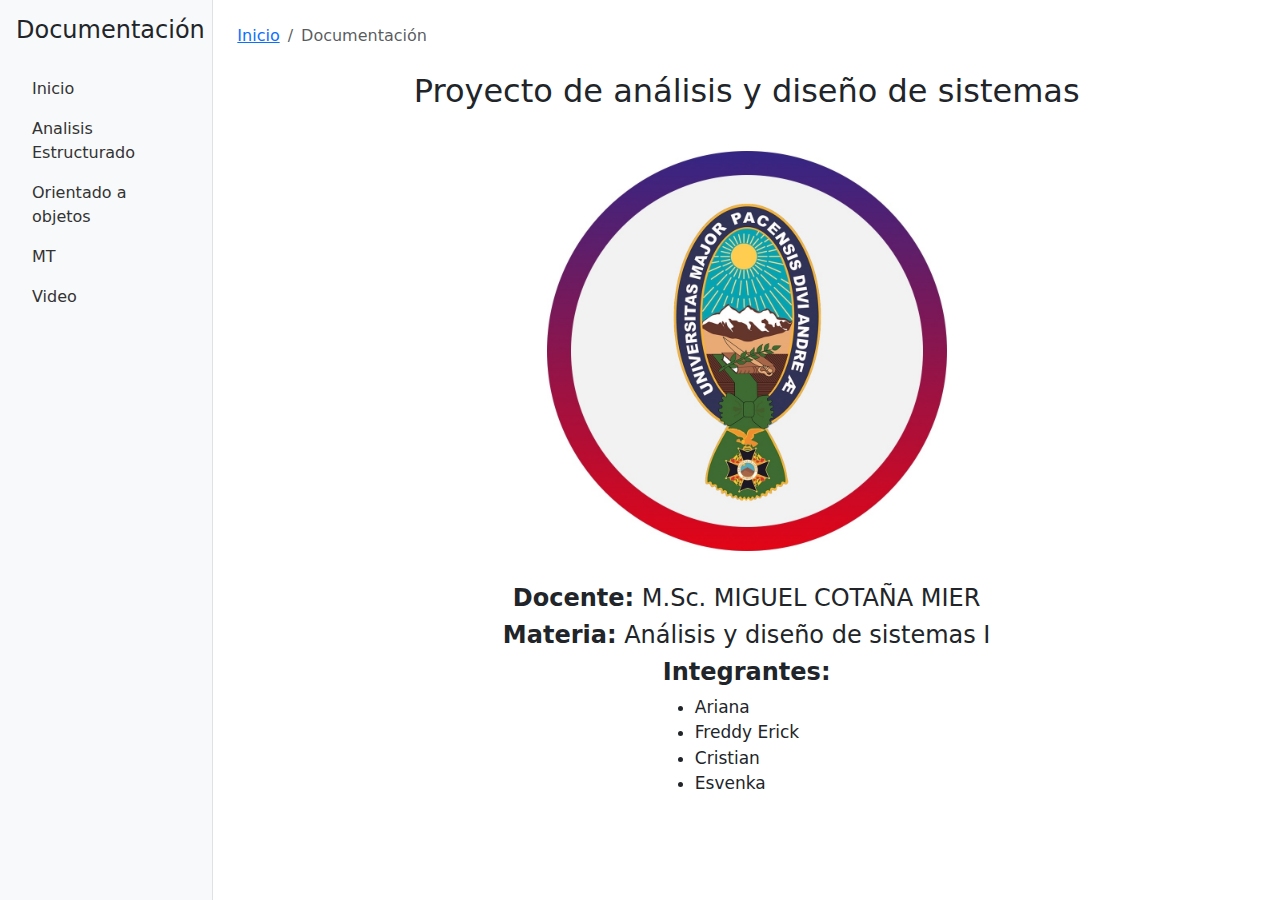
==== index.html @ 6293d346 "some changes" ====
<!doctype html>
<html lang="en">
  <head>
    <meta charset="UTF-8" />
    <meta name="viewport" content="width=device-width, initial-scale=1.0" />
    <title>Proyecto análisis y diseño de sistemas</title>
    <link
      href="https://cdn.jsdelivr.net/npm/bootstrap@5.3.2/dist/css/bootstrap.min.css"
      rel="stylesheet"
    />
    <link rel="stylesheet" href="./styles/main.css" />
  </head>
  <body>
    <button class="btn toggle-sidebar-btn" onclick="toggleSidebar()">☰</button>

    <div class="container-fluid">
      <div class="row">
        <!-- Sidebar -->
        <div class="col-md-3 col-lg-2 sidebar bg-light p-3">
          <div class="text-center mb-4">
            <h4>Documentación</h4>
          </div>
          <nav class="nav flex-column responsive-menu">
            <a class="nav-link active" href="./index.html">Inicio</a>
            <a class="nav-link" href="./pages/analisis-estructurado.html">Analisis Estructurado</a>
            <a class="nav-link" href="./pages/orientado-objetos.html">Orientado a objetos</a>
            <a class="nav-link" href="./pages/MT.html">MT</a>
            <a class="nav-link" href="./pages/video.html">Video</a>
          </nav>
        </div>

        <!-- Main Content -->
        <div class="col-md-9 col-lg-10 p-4 main-content">
          <header class="mb-4">
            <nav aria-label="breadcrumb">
              <ol class="breadcrumb">
                <li class="breadcrumb-item"><a href="#">Inicio</a></li>
                <li class="breadcrumb-item active" aria-current="page">
                  Documentación
                </li>
              </ol>
            </nav>
          </header>

          <!-- Centered Content -->
          <div class="d-flex flex-column align-items-center">
            <center>
              <!-- <strong><h1>UMSA</h1></strong> -->
              <h2>Proyecto de análisis y diseño de sistemas</h2>
            </center>
            <hr />
            <div class="d-flex justify-content-center">
              <img
                src="./assets/umsa-logo.jpg"
                class="umsa-logo"
                alt="umsa-logo"
                width="400"
                class="img-fluid"
              />
            </div>

            <hr />

            <div>
              <h4 class="text-center"><strong>Docente:</strong> M.Sc. MIGUEL COTAÑA MIER</h4>
            </div>
            <div>
              <h4 class="text-center"><strong>Materia:</strong> Análisis y diseño de sistemas I</h4>
            </div>

          <div class="">
            <div>
                <h4 class="text-center"><strong>Integrantes:</strong></h4>
              <ul>
                <li class="integrantes-list">Ariana</li>
                <li class="integrantes-list">Freddy Erick</li>
                <li class="integrantes-list">Cristian</li>
                <li class="integrantes-list">Esvenka</li>
              </ul>
            </div>
          </div>


        </div>
      </div>
    </div>

    <script src="https://cdn.jsdelivr.net/npm/bootstrap@5.3.2/dist/js/bootstrap.bundle.min.js"></script>
    <script src="./script/toggleSidebar.js"></script>
  </body>
</html>
---- styles/main.css ----
.sidebar {
  min-height: 100vh;
  border-right: 1px solid #dee2e6;
}
.nav-link {
  color: #333;
}
.nav-link:hover {
  background-color: #f8f9fa;
}

.integrantes-list {
  font-size: 17px;
}

@media (max-width: 767.98px) {
  .sidebar {
    display: none;
  }
  .main-content {
    margin-top: 40px;
    padding-top: 60px;
  }
}
.toggle-sidebar-btn {
  background: #e3dada;
  display: none;
}
@media (max-width: 767.98px) {
  .toggle-sidebar-btn {
    background: #e3dada;
    display: block;
    position: fixed;
    top: 10px;
    left: 10px;
    z-index: 1050;
  }
  .responsive-menu {
    display: flex;
    justify-content: center;
    align-items: center;
    position: fixed;
    z-index: 2000;
    width: 90%;
  }
  .umsa-logo {
    width: 300px;
  }
}
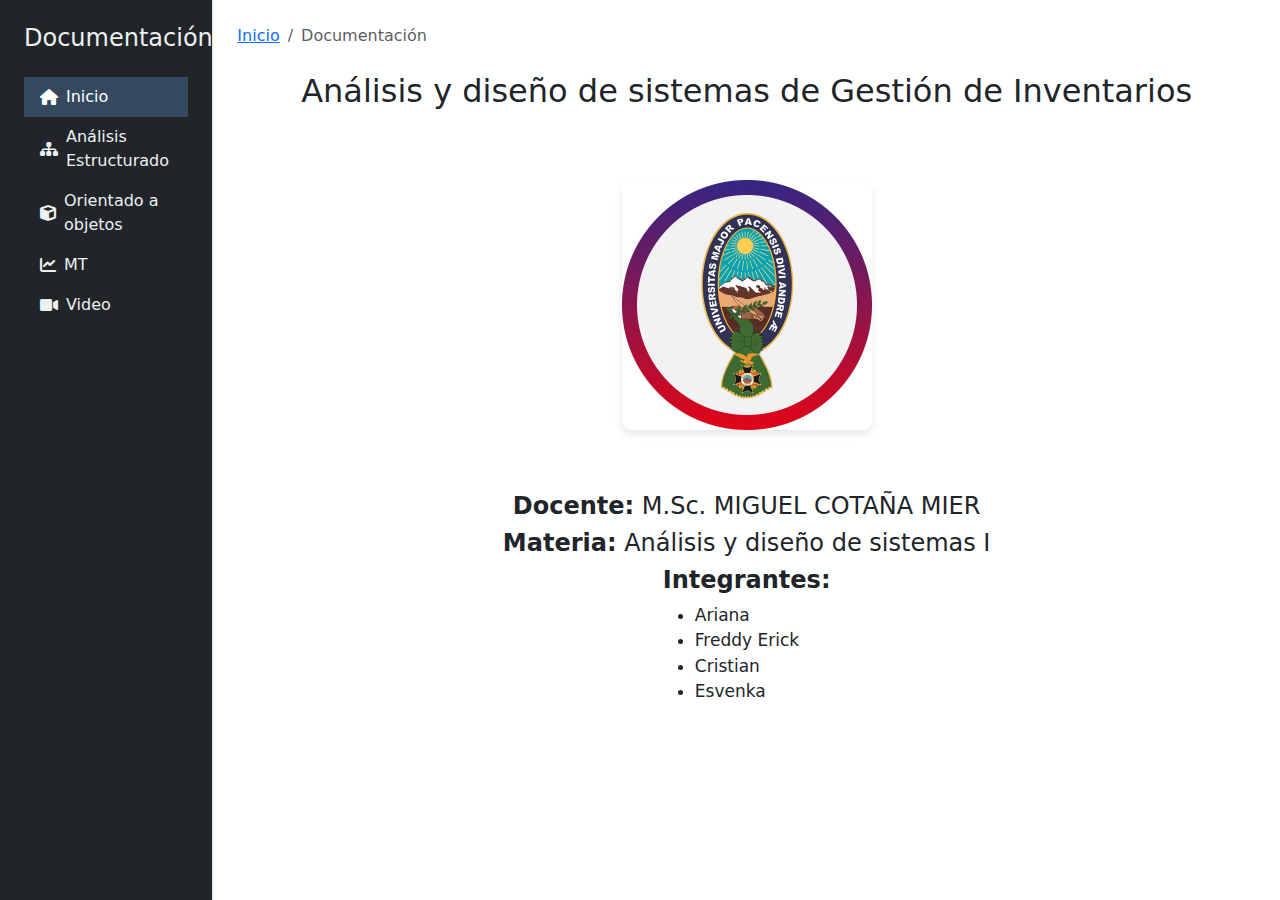
==== commit f0f75f05: "onclick event debugging again" ====
--- a/index.html
+++ b/index.html
@@ -5,29 +5,61 @@
     <meta name="viewport" content="width=device-width, initial-scale=1.0" />
     <title>Proyecto análisis y diseño de sistemas</title>
     <link
-      href="https://cdn.jsdelivr.net/npm/bootstrap@5.3.2/dist/css/bootstrap.min.css"
+      href="https://cdn.jsdelivr.net/npm/bootstrap@5.3.0/dist/css/bootstrap.min.css"
       rel="stylesheet"
+    />
+    <link
+      rel="stylesheet"
+      href="https://cdnjs.cloudflare.com/ajax/libs/font-awesome/6.0.0-beta3/css/all.min.css"
     />
     <link rel="stylesheet" href="./styles/main.css" />
   </head>
   <body>
-    <button class="btn toggle-sidebar-btn" onclick="toggleSidebar()">☰</button>
 
     <div class="container-fluid">
+    <button class="btn toggle-sidebar-btn" onclick="scrollToTop();toggleSidebar()">☰</button>
       <div class="row">
         <!-- Sidebar -->
-        <div class="col-md-3 col-lg-2 sidebar bg-light p-3">
-          <div class="text-center mb-4">
-            <h4>Documentación</h4>
-          </div>
-          <nav class="nav flex-column responsive-menu">
-            <a class="nav-link active" href="./index.html">Inicio</a>
-            <a class="nav-link" href="./pages/analisis-estructurado.html">Analisis Estructurado</a>
-            <a class="nav-link" href="./pages/orientado-objetos.html">Orientado a objetos</a>
-            <a class="nav-link" href="./pages/MT.html">MT</a>
-            <a class="nav-link" href="./pages/video.html">Video</a>
+        <nav
+          class="col-md-3 col-lg-2 d-md-block sidebar collapse bg-dark p-4"
+          id="sidebarMenu"
+        >
+          <h4 class="text-center mb-4">Documentación</h4>
+          <nav class="nav flex-column">
+            <a
+              href="./index.html"
+              class="nav-link active d-flex align-items-center"
+            >
+              <i class="fas fa-home me-2"></i>Inicio
+            </a>
+            <a
+              href="./pages/analisis-estructurado.html"
+              class="nav-link d-flex align-items-center"
+            >
+              <i class="fas fa-sitemap me-2"></i>Análisis Estructurado
+            </a>
+            <a
+              href="./pages/orientado-objetos.html"
+              class="nav-link d-flex align-items-center"
+            >
+              <i class="fas fa-cube me-2"></i>Orientado a objetos
+            </a>
+            <a
+              href="./pages/MT.html"
+              class="nav-link d-flex align-items-center"
+            >
+              <i class="fas fa-chart-line me-2"></i>MT
+            </a>
+            <a
+              href="./pages/video.html"
+              class="nav-link d-flex align-items-center"
+            >
+              <i class="fas fa-video me-2"></i>Video
+            </a>
           </nav>
-        </div>
+        </nav>
+
+
 
         <!-- Main Content -->
         <div class="col-md-9 col-lg-10 p-4 main-content">
@@ -46,7 +78,8 @@
           <div class="d-flex flex-column align-items-center">
             <center>
               <!-- <strong><h1>UMSA</h1></strong> -->
-              <h2>Proyecto de análisis y diseño de sistemas</h2>
+              <!-- <h2>Proyecto de  de sistemas</h2> -->
+              <h2>Análisis y diseño de sistemas de Gestión de Inventarios</h2>
             </center>
             <hr />
             <div class="d-flex justify-content-center">
@@ -72,7 +105,7 @@
             <div>
                 <h4 class="text-center"><strong>Integrantes:</strong></h4>
               <ul>
-                <li class="integrantes-list">Ariana</li>
+                  <li class="integrantes-list">Ariana</li>
                 <li class="integrantes-list">Freddy Erick</li>
                 <li class="integrantes-list">Cristian</li>
                 <li class="integrantes-list">Esvenka</li>
@@ -87,5 +120,6 @@
 
     <script src="https://cdn.jsdelivr.net/npm/bootstrap@5.3.2/dist/js/bootstrap.bundle.min.js"></script>
     <script src="./script/toggleSidebar.js"></script>
+    <script src="./script/scrollToTop.js"></script>
   </body>
 </html>
--- a/styles/main.css
+++ b/styles/main.css
@@ -35,7 +35,19 @@
     left: 10px;
     z-index: 1050;
   }
+  .responsive-title {
+    padding-top: 20px;
+    background: white;
+    display: flex;
+    justify-content: center;
+    align-items: center;
+    position: fixed;
+    z-index: 2000;
+    width: 90%;
+  }
   .responsive-menu {
+    padding-top: 20px;
+    background: white;
     display: flex;
     justify-content: center;
     align-items: center;
@@ -47,3 +59,35 @@
     width: 300px;
   }
 }
+/* --- */
+.sidebar {
+  background-color: #2c3e50;
+  min-height: 100vh;
+}
+.sidebar h4 {
+  color: #ecf0f1;
+}
+.sidebar a {
+  color: #ecf0f1;
+  transition: background-color 0.3s;
+}
+.sidebar a:hover,
+.sidebar a.active {
+  background-color: #34495e !important;
+  color: white;
+}
+.umsa-logo {
+  max-width: 250px;
+  border-radius: 10px;
+  box-shadow: 0 4px 8px rgba(0, 0, 0, 0.1);
+}
+.info-section {
+  background-color: #ecf0f1;
+  border-radius: 10px;
+  padding: 20px;
+}
+hr {
+  border: none;
+  border-top: 2px solid #ecf0f1;
+  margin: 30px 0;
+}
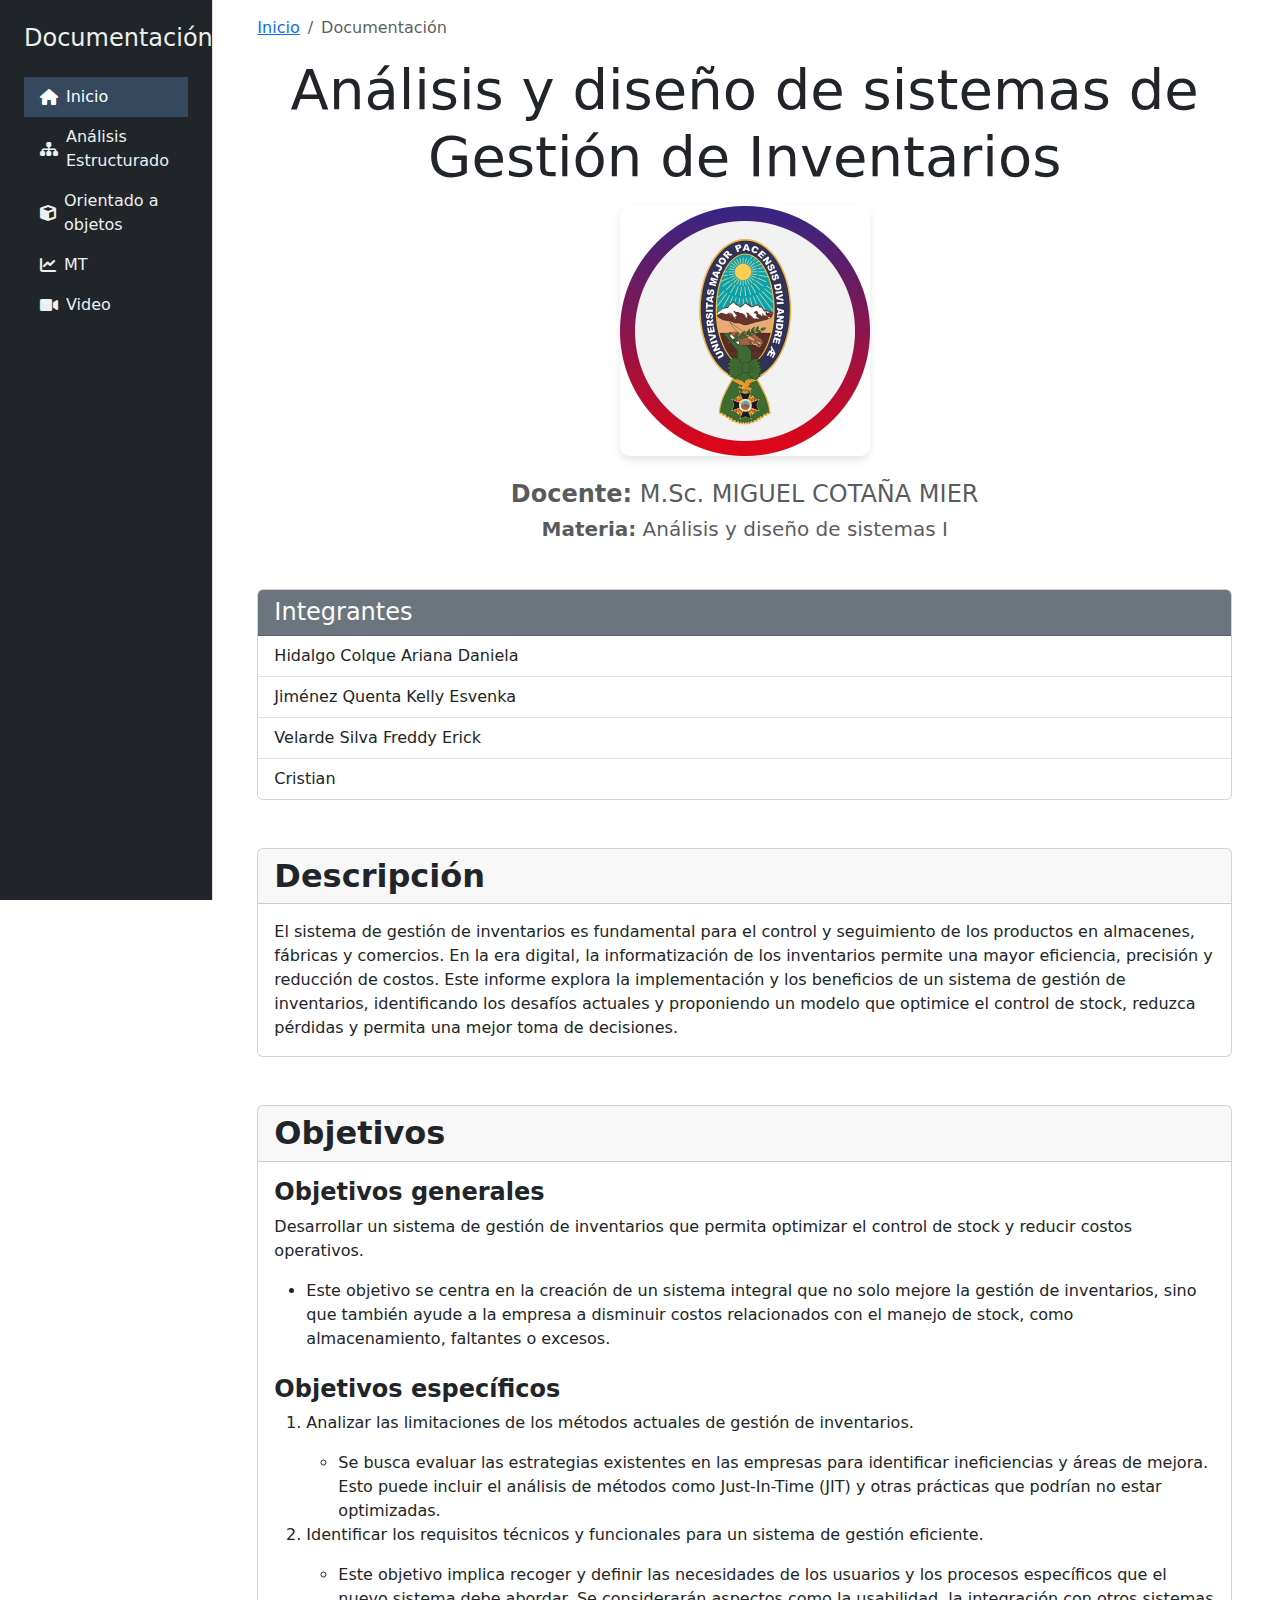
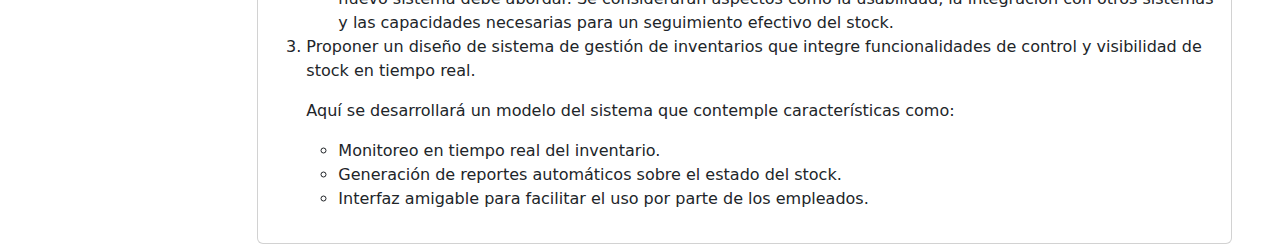
==== commit 387fe5e4: "chagnes" ====
--- a/index.html
+++ b/index.html
@@ -15,9 +15,13 @@
     <link rel="stylesheet" href="./styles/main.css" />
   </head>
   <body>
-
     <div class="container-fluid">
-    <button class="btn toggle-sidebar-btn" onclick="scrollToTop();toggleSidebar()">☰</button>
+      <button
+        class="btn toggle-sidebar-btn"
+        onclick="scrollToTop();toggleSidebar()"
+      >
+        ☰
+      </button>
       <div class="row">
         <!-- Sidebar -->
         <nav
@@ -59,61 +63,157 @@
           </nav>
         </nav>
 
-
-
         <!-- Main Content -->
-        <div class="col-md-9 col-lg-10 p-4 main-content">
-          <header class="mb-4">
-            <nav aria-label="breadcrumb">
-              <ol class="breadcrumb">
-                <li class="breadcrumb-item"><a href="#">Inicio</a></li>
-                <li class="breadcrumb-item active" aria-current="page">
-                  Documentación
-                </li>
-              </ol>
-            </nav>
-          </header>
-
-          <!-- Centered Content -->
-          <div class="d-flex flex-column align-items-center">
-            <center>
-              <!-- <strong><h1>UMSA</h1></strong> -->
-              <!-- <h2>Proyecto de  de sistemas</h2> -->
-              <h2>Análisis y diseño de sistemas de Gestión de Inventarios</h2>
-            </center>
-            <hr />
-            <div class="d-flex justify-content-center">
-              <img
-                src="./assets/umsa-logo.jpg"
-                class="umsa-logo"
-                alt="umsa-logo"
-                width="400"
-                class="img-fluid"
-              />
+        <div class="">
+          <!-- <header class="mb-4"> -->
+          <!--   <nav aria-label="breadcrumb"> -->
+          <!--     <ol class="breadcrumb"> -->
+          <!--       <li class="breadcrumb-item"><a href="#">Inicio</a></li> -->
+          <!--       <li class="breadcrumb-item active" aria-current="page"> -->
+          <!--         Documentación -->
+          <!--       </li> -->
+          <!--     </ol> -->
+          <!--   </nav> -->
+          <!-- </header> -->
+          <main class="col-md-9 ms-sm-auto col-lg-10 px-md-4">
+            <div class="container">
+              <nav aria-label="breadcrumb" class="mt-3">
+                <ol class="breadcrumb">
+                  <li class="breadcrumb-item"><a href="#">Inicio</a></li>
+                  <li class="breadcrumb-item active" aria-current="page">
+                    Documentación
+                  </li>
+                </ol>
+              </nav>
+
+              <div class="text-center mb-5">
+                <h1 class="display-4 mb-3">
+                  Análisis y diseño de sistemas de Gestión de Inventarios
+                </h1>
+                <img
+                  src="./assets/umsa-logo.jpg"
+                  class="umsa-logo mb-4"
+                  alt="umsa-logo"
+                />
+                <h4 class="text-muted">
+                  <strong>Docente:</strong> M.Sc. MIGUEL COTAÑA MIER
+                </h4>
+                <h5 class="text-muted">
+                  <strong>Materia:</strong> Análisis y diseño de sistemas I
+                </h5>
+              </div>
+
+              <div class="card mb-5">
+                <div class="card-header bg-secondary text-white">
+                  <h4 class="mb-0">Integrantes</h4>
+                </div>
+                <ul class="list-group list-group-flush">
+                  <li class="list-group-item">Hidalgo Colque Ariana Daniela</li>
+                  <li class="list-group-item">Jiménez Quenta Kelly Esvenka</li>
+                  <li class="list-group-item">Velarde Silva Freddy Erick</li>
+                  <li class="list-group-item">Cristian</li>
+                </ul>
+              </div>
+
+              <div class="card mb-5">
+                <div class="card-header">
+                  <h2 class="mb-0"><strong>Descripción</strong></h2>
+                </div>
+                <div class="card-body">
+                  <p class="card-text">
+                    El sistema de gestión de inventarios es fundamental para el
+                    control y seguimiento de los productos en almacenes,
+                    fábricas y comercios. En la era digital, la informatización
+                    de los inventarios permite una mayor eficiencia, precisión y
+                    reducción de costos. Este informe explora la implementación
+                    y los beneficios de un sistema de gestión de inventarios,
+                    identificando los desafíos actuales y proponiendo un modelo
+                    que optimice el control de stock, reduzca pérdidas y permita
+                    una mejor toma de decisiones.
+                  </p>
+                </div>
+              </div>
+
+              <div class="card">
+                <div class="card-header">
+                  <h2 class="mb-0"><strong>Objetivos</strong></h2>
+                </div>
+                <div class="card-body">
+                  <h4 class=""><strong>Objetivos generales</strong></h4>
+                  <p>
+                    Desarrollar un sistema de gestión de inventarios que permita
+                    optimizar el control de stock y reducir costos operativos.
+                  </p>
+                  <ul>
+                    <li>
+                      Este objetivo se centra en la creación de un sistema
+                      integral que no solo mejore la gestión de inventarios,
+                      sino que también ayude a la empresa a disminuir costos
+                      relacionados con el manejo de stock, como almacenamiento,
+                      faltantes o excesos.
+                    </li>
+                  </ul>
+
+                  <h4 class="mt-4"><strong>Objetivos específicos</strong></h4>
+                  <ol>
+                    <li>
+                      <p>
+                        Analizar las limitaciones de los métodos actuales de
+                        gestión de inventarios.
+                      </p>
+                      <ul>
+                        <li>
+                          Se busca evaluar las estrategias existentes en las
+                          empresas para identificar ineficiencias y áreas de
+                          mejora. Esto puede incluir el análisis de métodos como
+                          Just-In-Time (JIT) y otras prácticas que podrían no
+                          estar optimizadas.
+                        </li>
+                      </ul>
+                    </li>
+                    <li>
+                      <p>
+                        Identificar los requisitos técnicos y funcionales para
+                        un sistema de gestión eficiente.
+                      </p>
+                      <ul>
+                        <li>
+                          Este objetivo implica recoger y definir las
+                          necesidades de los usuarios y los procesos específicos
+                          que el nuevo sistema debe abordar. Se considerarán
+                          aspectos como la usabilidad, la integración con otros
+                          sistemas y las capacidades necesarias para un
+                          seguimiento efectivo del stock.
+                        </li>
+                      </ul>
+                    </li>
+                    <li>
+                      <p>
+                        Proponer un diseño de sistema de gestión de inventarios
+                        que integre funcionalidades de control y visibilidad de
+                        stock en tiempo real.
+                      </p>
+                      <p>
+                        Aquí se desarrollará un modelo del sistema que contemple
+                        características como:
+                      </p>
+                      <ul>
+                        <li>Monitoreo en tiempo real del inventario.</li>
+                        <li>
+                          Generación de reportes automáticos sobre el estado del
+                          stock.
+                        </li>
+                        <li>
+                          Interfaz amigable para facilitar el uso por parte de
+                          los empleados.
+                        </li>
+                      </ul>
+                    </li>
+                  </ol>
+                </div>
+              </div>
             </div>
-
-            <hr />
-
-            <div>
-              <h4 class="text-center"><strong>Docente:</strong> M.Sc. MIGUEL COTAÑA MIER</h4>
-            </div>
-            <div>
-              <h4 class="text-center"><strong>Materia:</strong> Análisis y diseño de sistemas I</h4>
-            </div>
-
-          <div class="">
-            <div>
-                <h4 class="text-center"><strong>Integrantes:</strong></h4>
-              <ul>
-                  <li class="integrantes-list">Ariana</li>
-                <li class="integrantes-list">Freddy Erick</li>
-                <li class="integrantes-list">Cristian</li>
-                <li class="integrantes-list">Esvenka</li>
-              </ul>
-            </div>
-          </div>
-
-
+          </main>
         </div>
       </div>
     </div>
--- a/styles/main.css
+++ b/styles/main.css
@@ -1,6 +1,8 @@
 .sidebar {
   min-height: 100vh;
   border-right: 1px solid #dee2e6;
+  position: fixed;
+  z-index: 1000;
 }
 .nav-link {
   color: #333;
@@ -12,12 +14,16 @@
 .integrantes-list {
   font-size: 17px;
 }
+.main-content {
+  margin-left: 18%;
+}
 
 @media (max-width: 767.98px) {
   .sidebar {
     display: none;
   }
   .main-content {
+    margin-left: 0;
     margin-top: 40px;
     padding-top: 60px;
   }
@@ -87,7 +93,8 @@
   padding: 20px;
 }
 hr {
-  border: none;
-  border-top: 2px solid #ecf0f1;
-  margin: 30px 0;
+  /* border: none; */
+  /* border-top: 3px solid #ecf0f1; */
+  /* border-top: 3px solid black; */
+  /* margin: 30px 0; */
 }
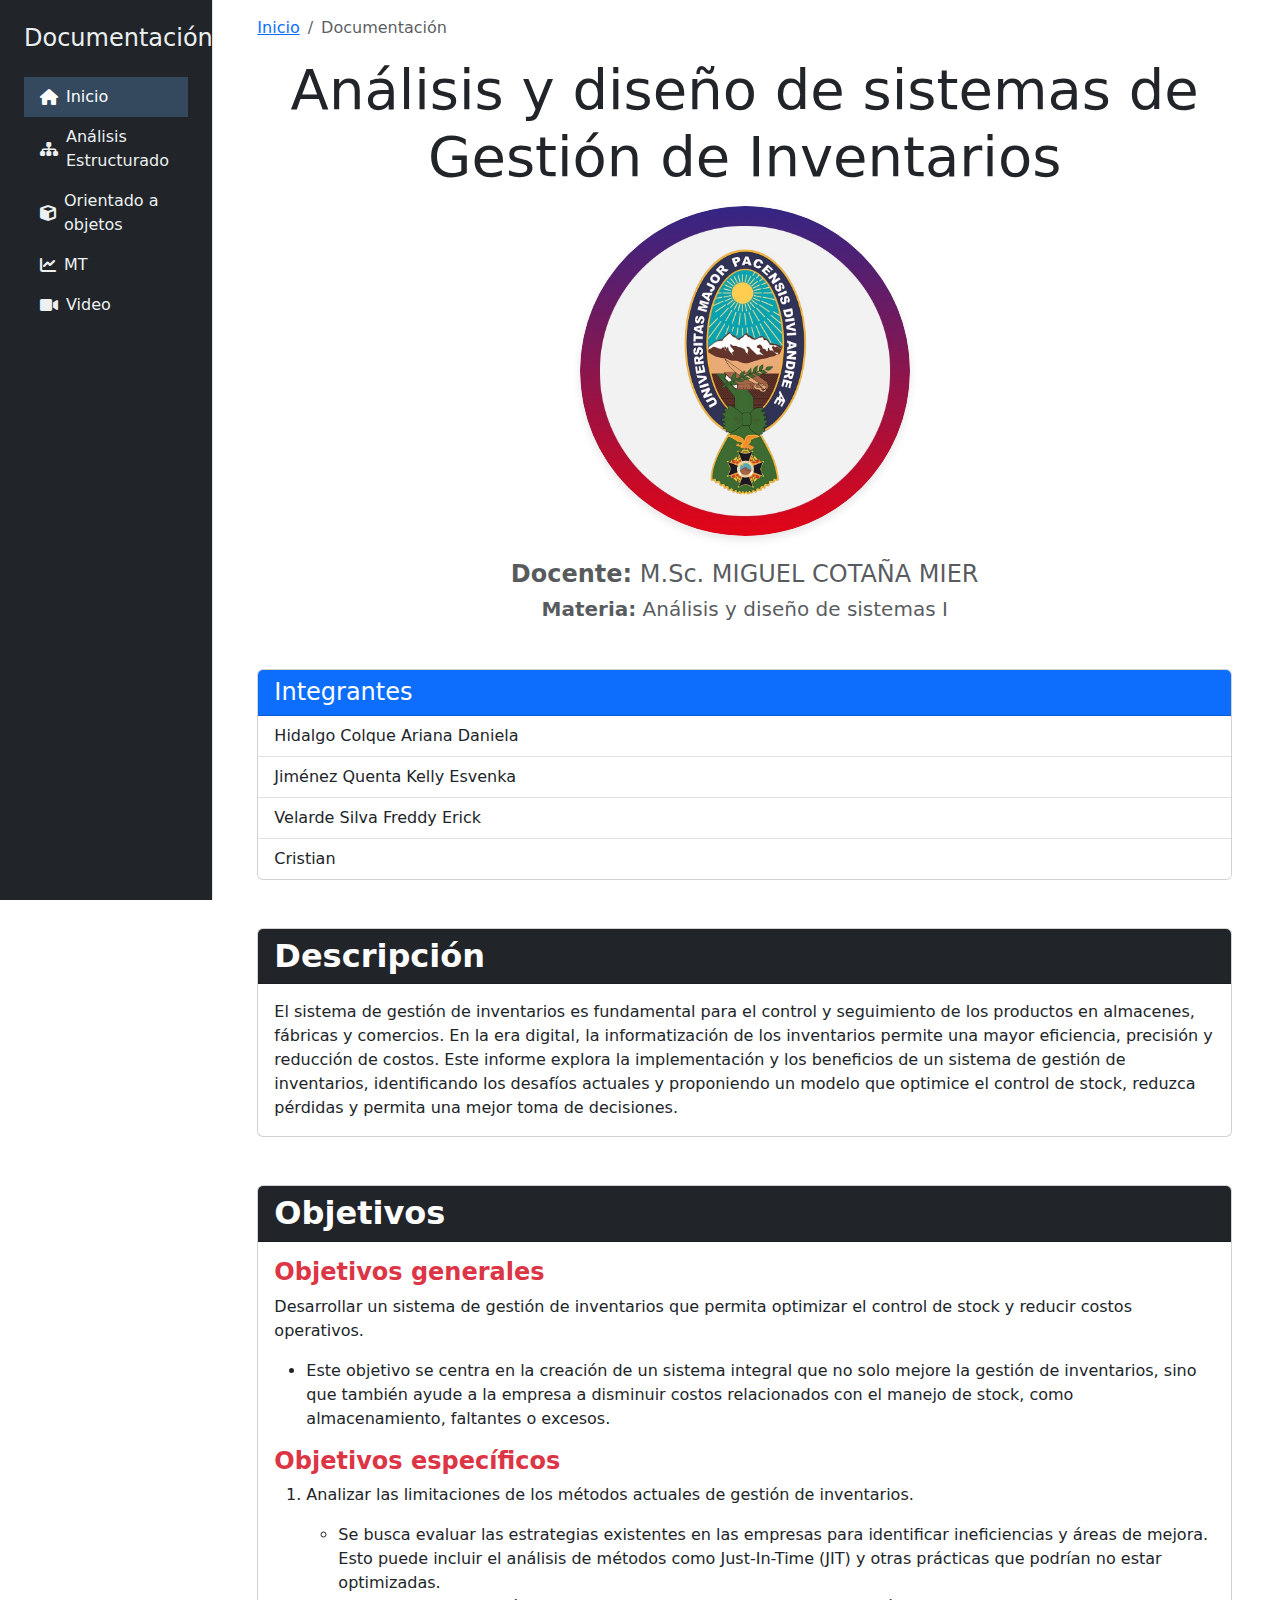
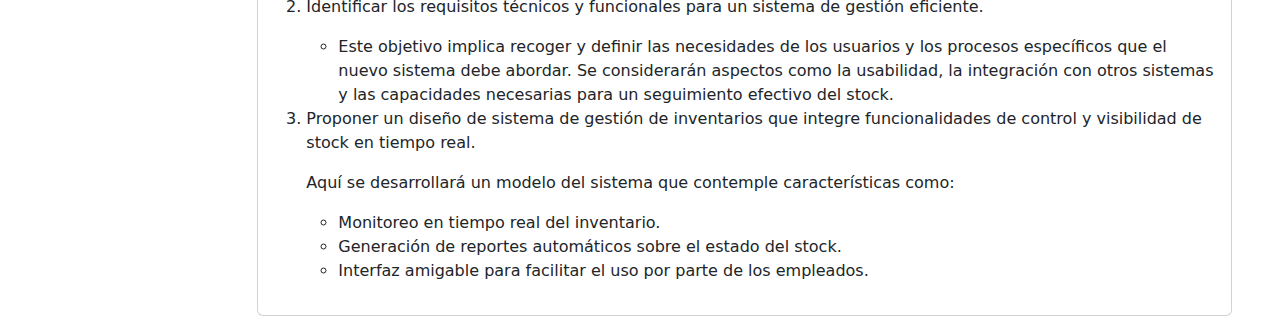
==== commit c3604453: "some changes" ====
--- a/index.html
+++ b/index.html
@@ -104,7 +104,7 @@
               </div>
 
               <div class="card mb-5">
-                <div class="card-header bg-secondary text-white">
+                <div class="card-header bg-primary text-white">
                   <h4 class="mb-0">Integrantes</h4>
                 </div>
                 <ul class="list-group list-group-flush">
@@ -116,8 +116,10 @@
               </div>
 
               <div class="card mb-5">
-                <div class="card-header">
-                  <h2 class="mb-0"><strong>Descripción</strong></h2>
+                <div class="card-header bg-dark text-white">
+                  <h2 class="mb-0">
+                    <strong>Descripción</strong>
+                  </h2>
                 </div>
                 <div class="card-body">
                   <p class="card-text">
@@ -135,11 +137,13 @@
               </div>
 
               <div class="card">
-                <div class="card-header">
+                <div class="card-header bg-dark text-white">
                   <h2 class="mb-0"><strong>Objetivos</strong></h2>
                 </div>
                 <div class="card-body">
-                  <h4 class=""><strong>Objetivos generales</strong></h4>
+                  <h4 class="text-danger">
+                    <strong>Objetivos generales</strong>
+                  </h4>
                   <p>
                     Desarrollar un sistema de gestión de inventarios que permita
                     optimizar el control de stock y reducir costos operativos.
@@ -154,10 +158,12 @@
                     </li>
                   </ul>
 
-                  <h4 class="mt-4"><strong>Objetivos específicos</strong></h4>
+                  <h4 class="text-danger">
+                    <strong>Objetivos específicos</strong>
+                  </h4>
                   <ol>
                     <li>
-                      <p>
+                      <p class="">
                         Analizar las limitaciones de los métodos actuales de
                         gestión de inventarios.
                       </p>
--- a/styles/main.css
+++ b/styles/main.css
@@ -83,18 +83,47 @@
   color: white;
 }
 .umsa-logo {
-  max-width: 250px;
+  max-width: 330px;
   border-radius: 10px;
   box-shadow: 0 4px 8px rgba(0, 0, 0, 0.1);
+  /* border: 4px solid red; */
+  border-radius: 50%;
 }
 .info-section {
   background-color: #ecf0f1;
   border-radius: 10px;
   padding: 20px;
 }
-hr {
-  /* border: none; */
-  /* border-top: 3px solid #ecf0f1; */
-  /* border-top: 3px solid black; */
-  /* margin: 30px 0; */
+
+.diagrama-contexto-img {
+  width: 90%;
 }
+@media (min-width: 768px) {
+  .diagrama-contexto-img {
+    cursor: default;
+  }
+}
+
+@media (max-width: 768px) {
+  .diagrama-contexto-img {
+    cursor: pointer;
+  }
+
+  .zoom-overlay {
+    position: fixed;
+    top: 0;
+    left: 0;
+    right: 0;
+    bottom: 0;
+    background: rgba(0, 0, 0, 0.8);
+    display: flex;
+    justify-content: center;
+    align-items: center;
+    z-index: 9999;
+  }
+
+  .zoom-overlay img {
+    max-width: 100%;
+    max-height: 100%;
+  }
+}
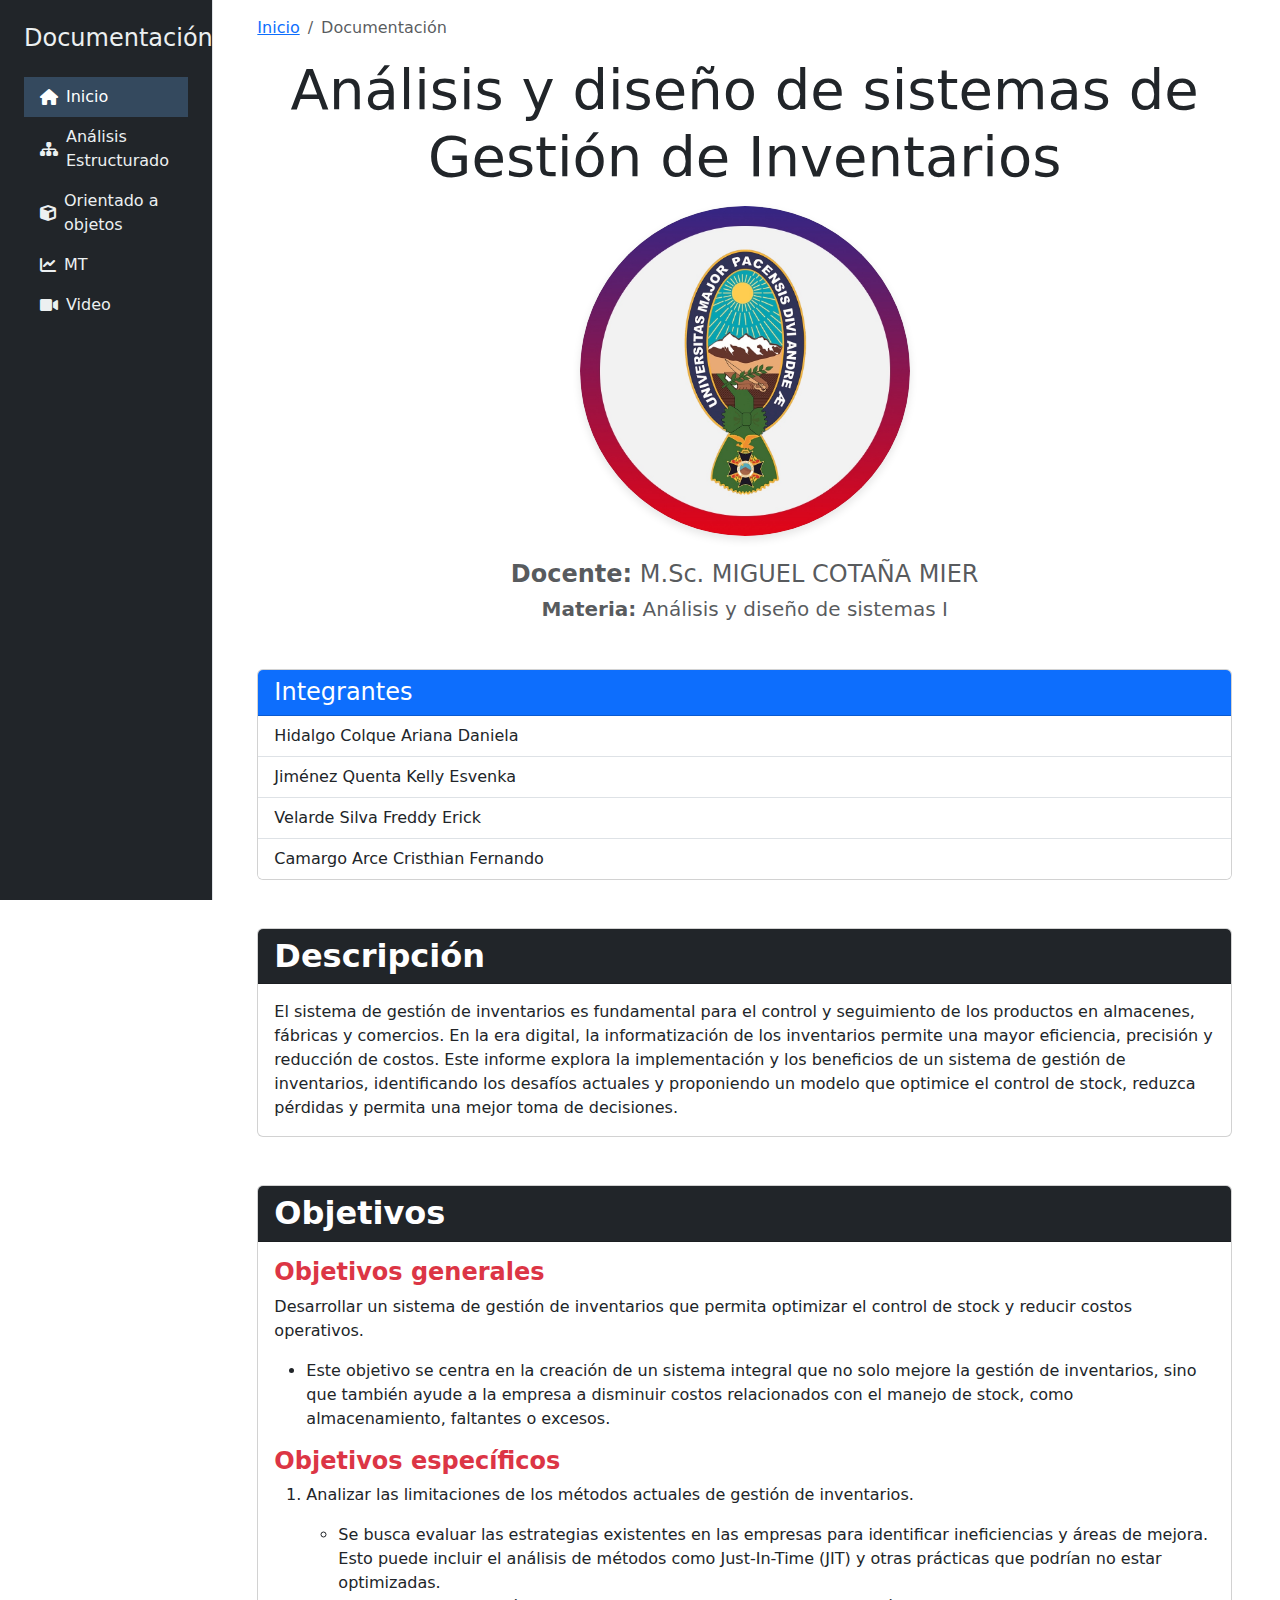
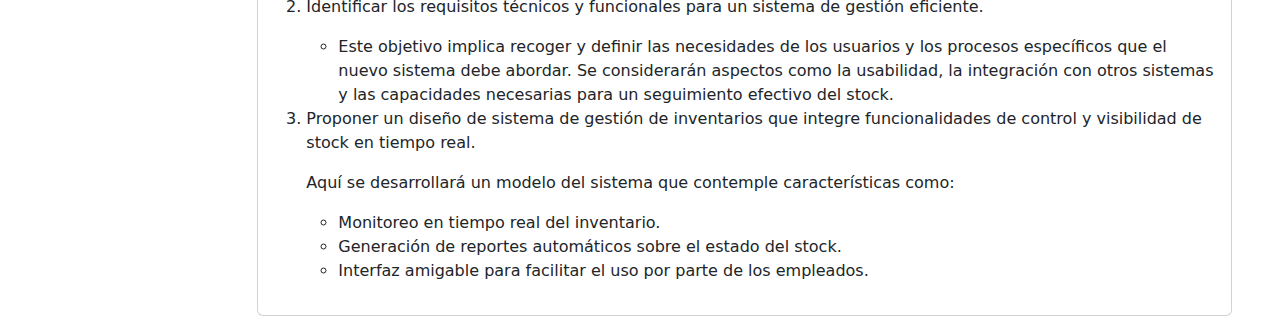
==== commit dd0c3d2e: "some changes" ====
--- a/index.html
+++ b/index.html
@@ -111,7 +111,9 @@
                   <li class="list-group-item">Hidalgo Colque Ariana Daniela</li>
                   <li class="list-group-item">Jiménez Quenta Kelly Esvenka</li>
                   <li class="list-group-item">Velarde Silva Freddy Erick</li>
-                  <li class="list-group-item">Cristian</li>
+                  <li class="list-group-item">
+                    Camargo Arce Cristhian Fernando
+                  </li>
                 </ul>
               </div>
 
